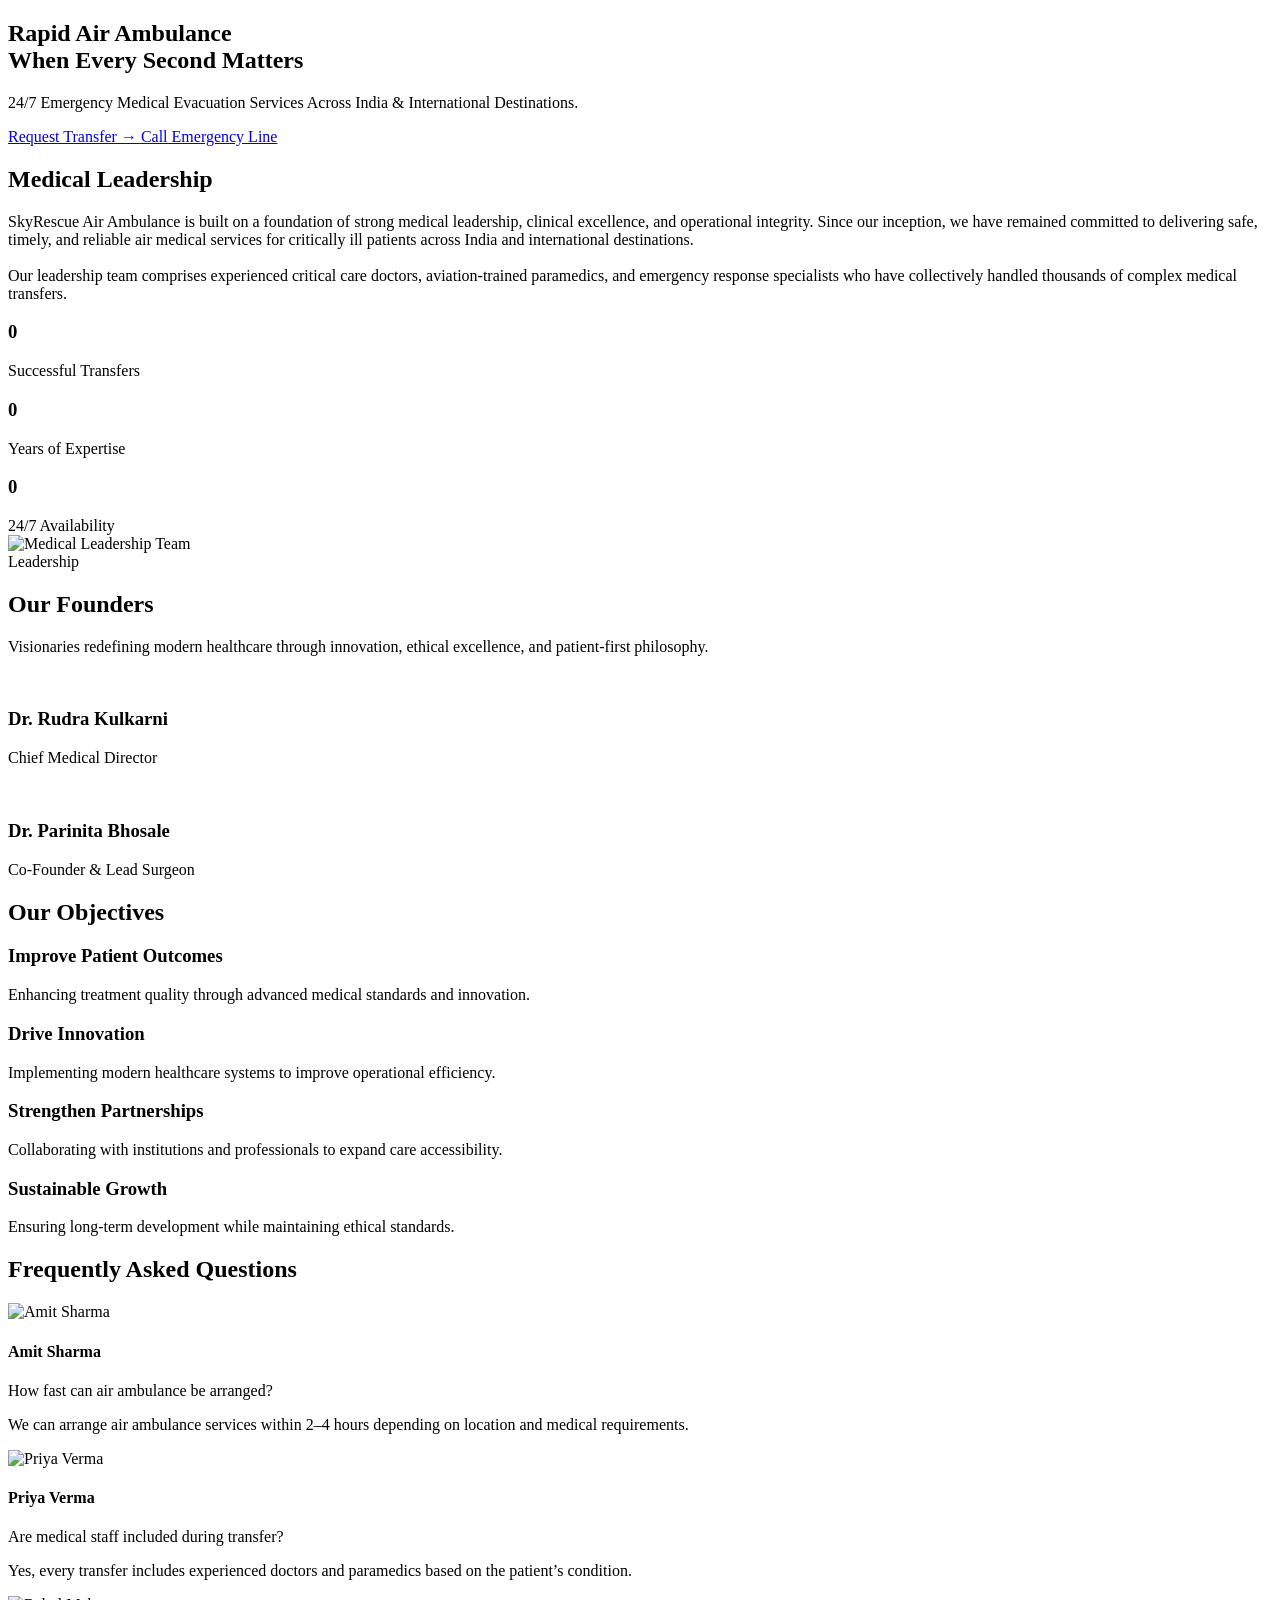
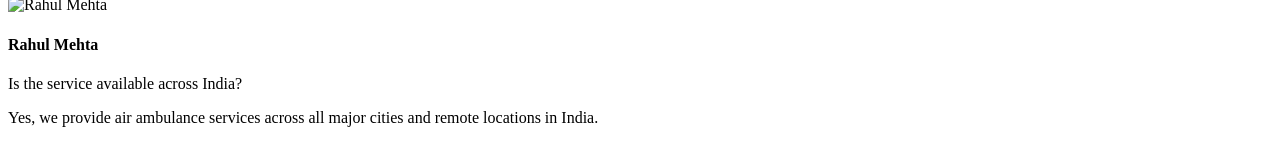
==== index.html @ 8f865b85 "Add files via upload" ====
<!DOCTYPE html>
<html lang="en">
<head>
<meta charset="UTF-8">
<meta name="viewport" content="width=device-width, initial-scale=1.0">
<title>SkyRescue Air Ambulance</title>

<!-- Google Fonts -->
<link href="https://fonts.googleapis.com/css2?family=Outfit:wght@400;600;700&family=Inter:wght@300;400;500&display=swap" rel="stylesheet">
<link href="https://unpkg.com/aos@2.3.4/dist/aos.css" rel="stylesheet">
<link href="https://api.fontshare.com/v2/css?f[]=clash-display@600,700&f[]=general-sans@400,500&display=swap" rel="stylesheet">
<link rel="stylesheet" href="./css/style.css">
</head>

<body>

<div id="navbar"></div>

<section class="hero">

    <!-- Background Slides -->
    <div class="hero-slides">
        <div class="slide active" style="background-image:url('./images/homepage1.jpg');"></div>
        <div class="slide" style="background-image:url('./images/homepage2.jpg');"></div>
        <div class="slide" style="background-image:url('./images/homepage3.jpg');"></div>
        <div class="slide" style="background-image:url('./images/homepage4.jpg');"></div>
    </div>

    <div class="hero-overlay"></div>

    <!-- Content -->
    <div class="hero-content">
        <h1>Rapid Air Ambulance <br> When Every Second Matters</h1>
        <p>24/7 Emergency Medical Evacuation Services Across India & International Destinations.</p>

        <div class="hero-buttons">
            <a href="./book.html" class="hero-btn primary-btn">
               Request Transfer →
            </a>
            <a href="tel:+919607273721" class="hero-btn secondary-btn">Call Emergency Line</a>
        </div>
    </div>

</section>
<section class="medical-leadership">

    <div class="container">

        <!-- LEFT CONTENT -->
        <div class="leadership-content" data-aos="fade-right">

            <h2>Medical Leadership</h2>

           <p>
      SkyRescue Air Ambulance is built on a foundation of strong medical leadership,
      clinical excellence, and operational integrity. Since our inception, we have
      remained committed to delivering safe, timely, and reliable air medical services
      for critically ill patients across India and international destinations.
      <br><br>
      Our leadership team comprises experienced critical care doctors, aviation-trained
      paramedics, and emergency response specialists who have collectively handled
      thousands of complex medical transfers.
    </p>


            <div class="stats">

                <div class="stat-box">
                    <h3 class="counter" data-count="2500">0</h3>
                    <span>Successful Transfers</span>
                </div>

                <div class="stat-box">
                    <h3 class="counter" data-count="18">0</h3>
                    <span>Years of Expertise</span>
                </div>

                <div class="stat-box">
                    <h3 class="counter" data-count="24">0</h3>
                    <span>24/7 Availability</span>
                </div>

            </div>

        </div>

        <!-- RIGHT IMAGE -->
        <div class="leadership-image" data-aos="fade-left">
            <img src="./images/medicalleadership.jpg" alt="Medical Leadership Team">
        </div>

    </div>

</section>

<section class="founders">
  <div class="founders-container">

    <div class="founders-title">
      <span>Leadership</span>
      <h2>Our Founders</h2>
      <p>
        Visionaries redefining modern healthcare through innovation,
        ethical excellence, and patient-first philosophy.
      </p>
    </div>

    <div class="founders-cards">
      <div class="founder-card">
        <img src="./images/person1.jpeg" alt="">
        <div class="info">
          <h3>Dr. Rudra Kulkarni</h3>
          <p>Chief Medical Director</p>
        </div>
      </div>

      <div class="founder-card">
        <img src="./images/person2.png" alt="">
        <div class="info">
          <h3>Dr. Parinita Bhosale</h3>
          <p>Co-Founder & Lead Surgeon</p>
        </div>
      </div>
    </div>

  </div>
</section>

<section class="objectives">
  <div class="container">
    <h2 class="section-title">Our Objectives</h2>

    <div class="objectives-grid">
      <div class="objective-card">
        <h3>Improve Patient Outcomes</h3>
        <p>Enhancing treatment quality through advanced medical standards and innovation.</p>
      </div>

      <div class="objective-card">
        <h3>Drive Innovation</h3>
        <p>Implementing modern healthcare systems to improve operational efficiency.</p>
      </div>

      <div class="objective-card">
        <h3>Strengthen Partnerships</h3>
        <p>Collaborating with institutions and professionals to expand care accessibility.</p>
      </div>

      <div class="objective-card">
        <h3>Sustainable Growth</h3>
        <p>Ensuring long-term development while maintaining ethical standards.</p>
      </div>
    </div>
  </div>
</section>

<section class="faq-section">
  <h2 class="faq-title">Frequently Asked Questions</h2>

  <div class="faq-slider">

    <div class="faq-track">

      <div class="faq-card">
        <img src="./images/faq2.jpg" alt="Amit Sharma">
        <h4>Amit Sharma</h4>
        <p class="question">How fast can air ambulance be arranged?</p>
        <p class="answer">We can arrange air ambulance services within 2–4 hours depending on location and medical requirements.</p>
      </div>

      <div class="faq-card">
        <img src="./images/faq1.jpg" alt="Priya Verma">
        <h4>Priya Verma</h4>
        <p class="question">Are medical staff included during transfer?</p>
        <p class="answer">Yes, every transfer includes experienced doctors and paramedics based on the patient’s condition.</p>
      </div>

      <div class="faq-card">
        <img src="./images/faq3.jpg" alt="Rahul Mehta">
        <h4>Rahul Mehta</h4>
        <p class="question">Is the service available across India?</p>
        <p class="answer">Yes, we provide air ambulance services across all major cities and remote locations in India.</p>
      </div>

    </div>

    <div class="faq-dots"></div>

  </div>
</section>

<div id="site-footer"></div>

<script src="https://code.jquery.com/jquery-3.7.1.min.js"></script>
<!-- Include Loader -->
<script src="./js/include.js"></script>

<!-- Navbar JS -->
<script src="./js/nav.js"></script>
<script src="./js/main.js"></script>
<script src="https://unpkg.com/aos@2.3.4/dist/aos.js"></script>
<script>
AOS.init({
    duration:1000,
    once:true
});
</script>
</body>
</html>
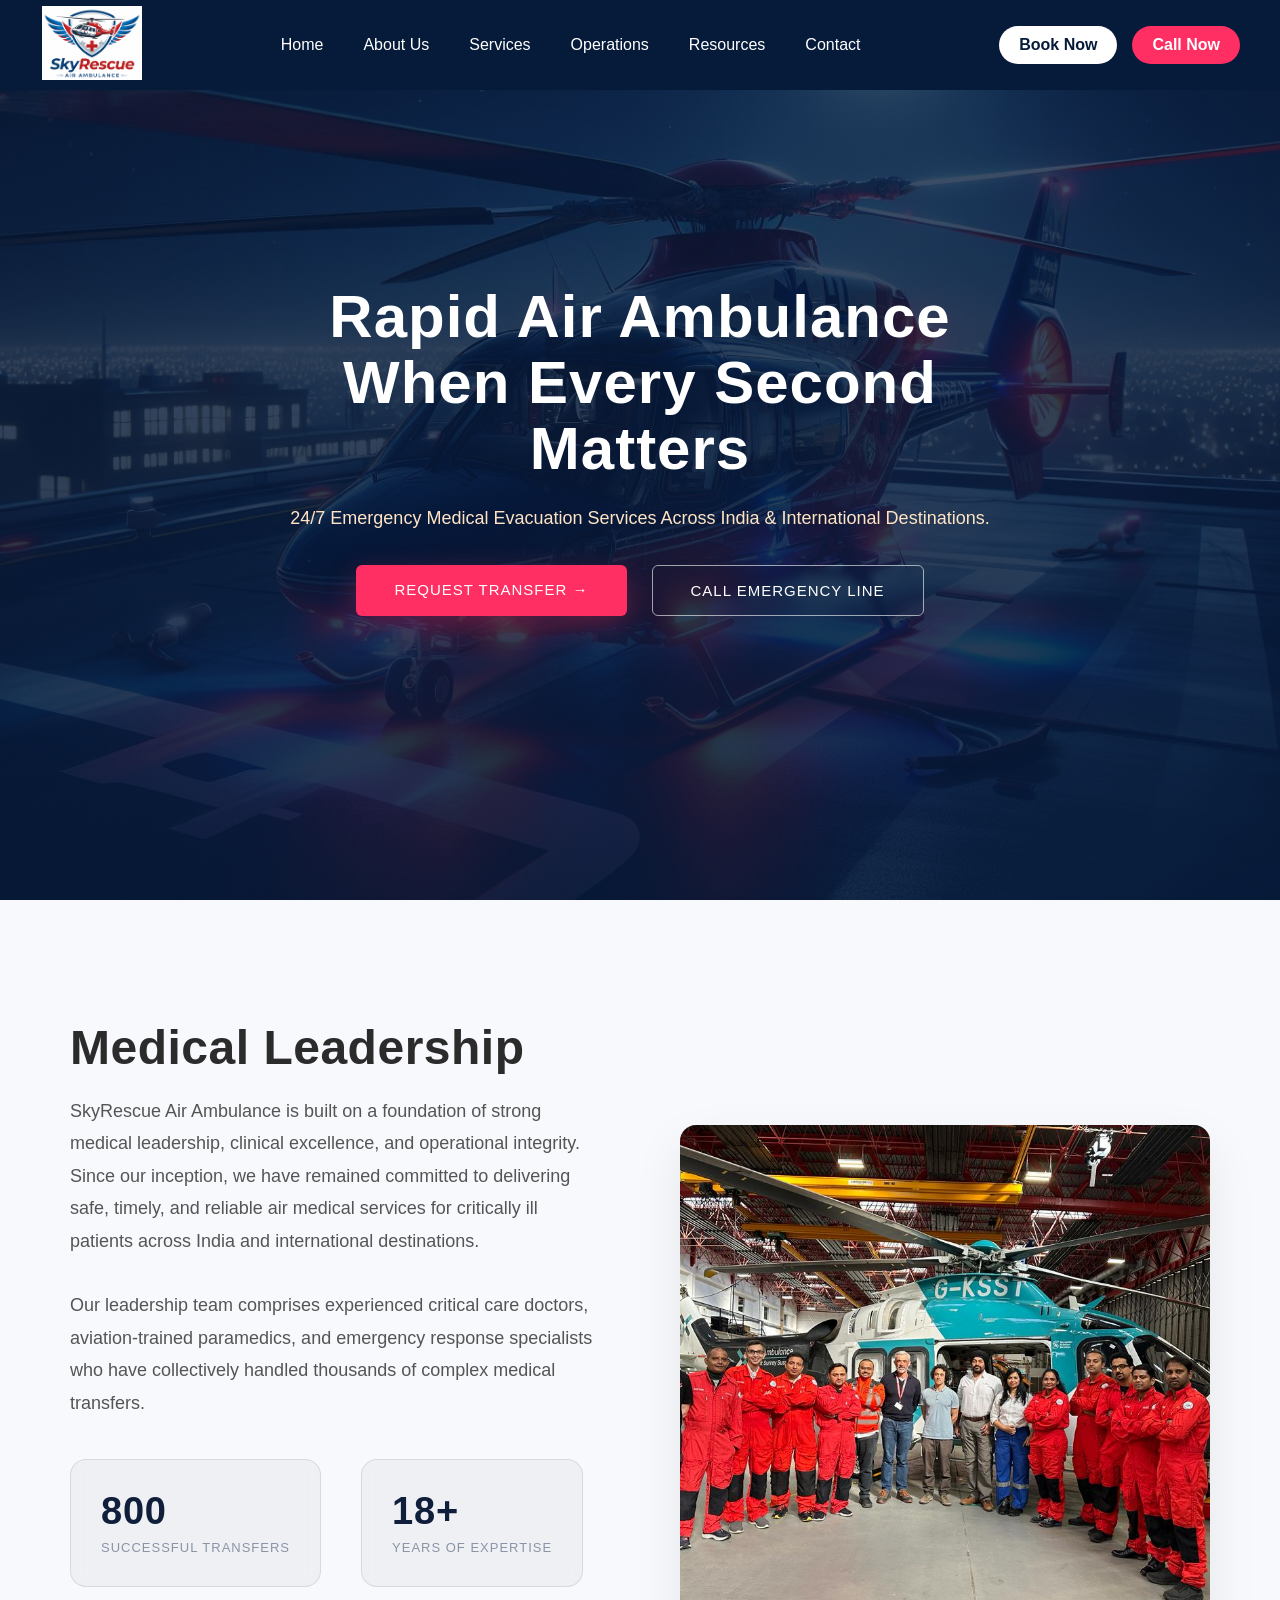
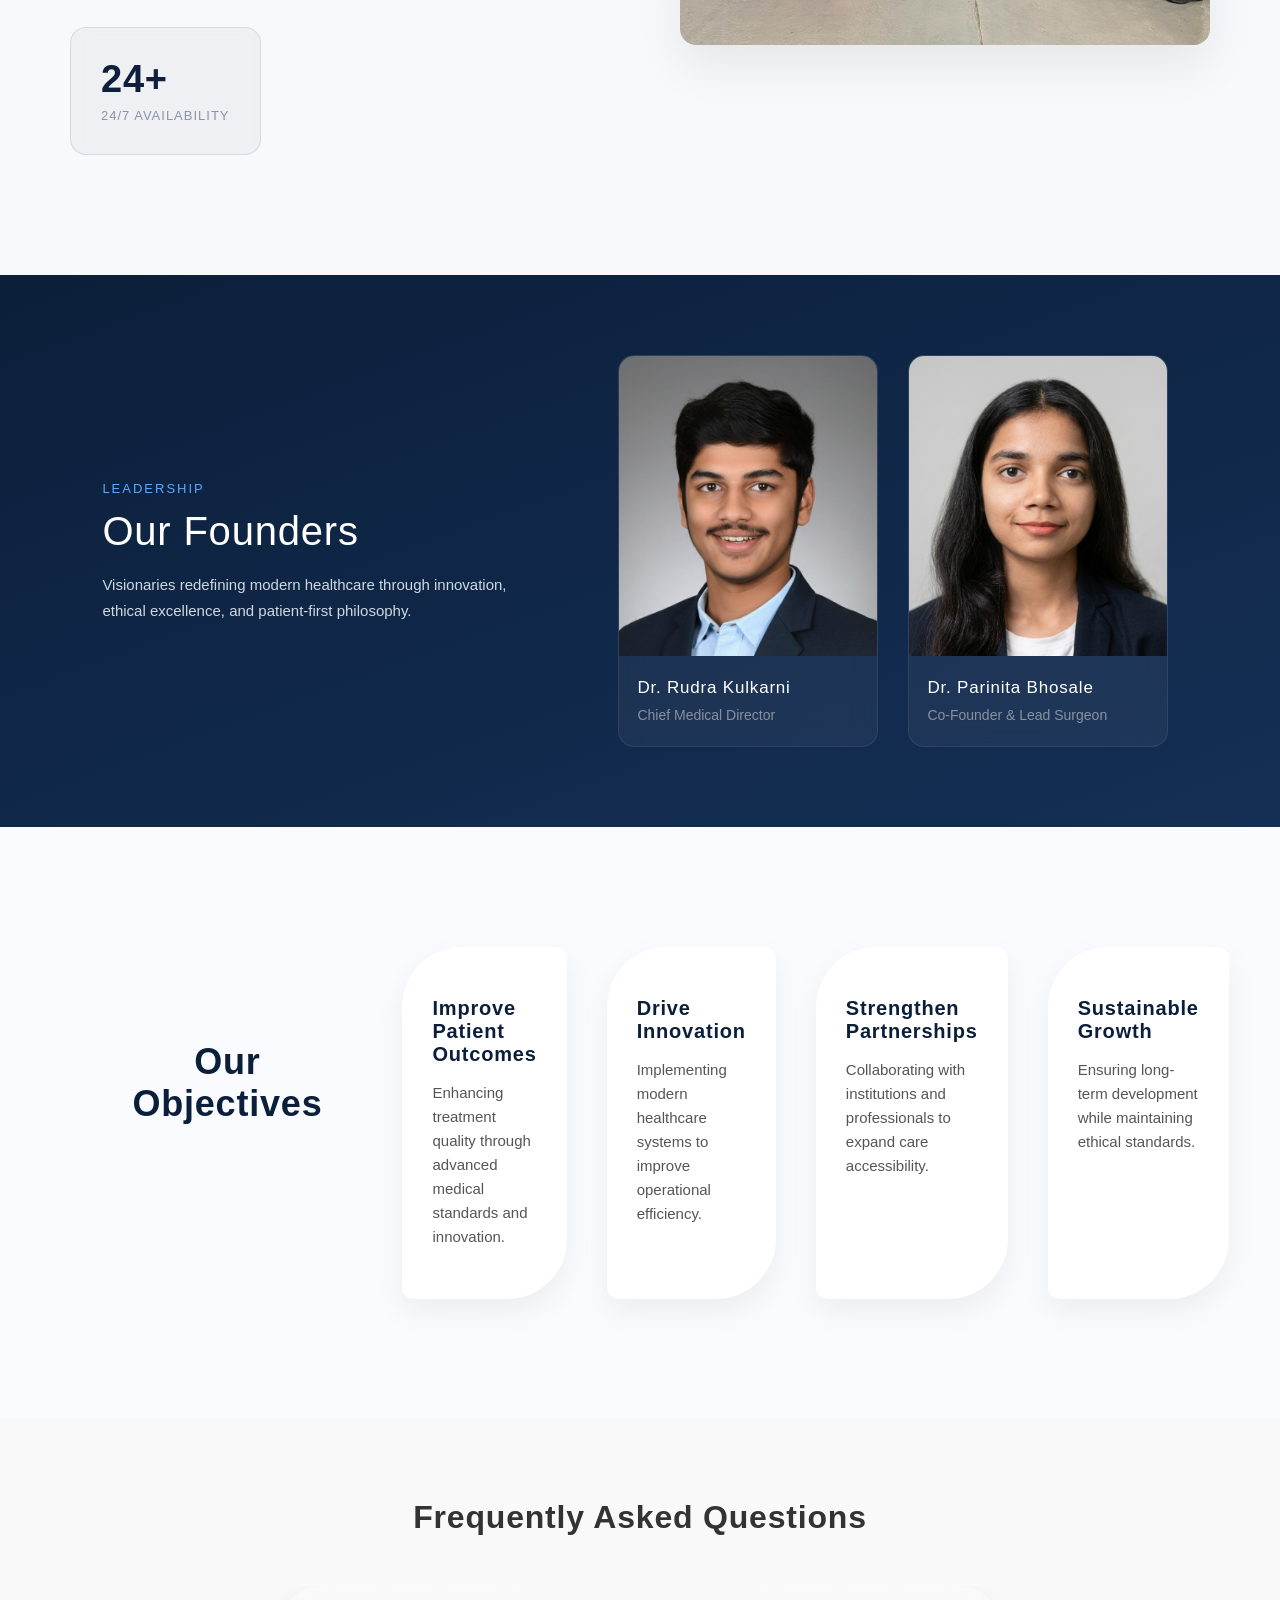
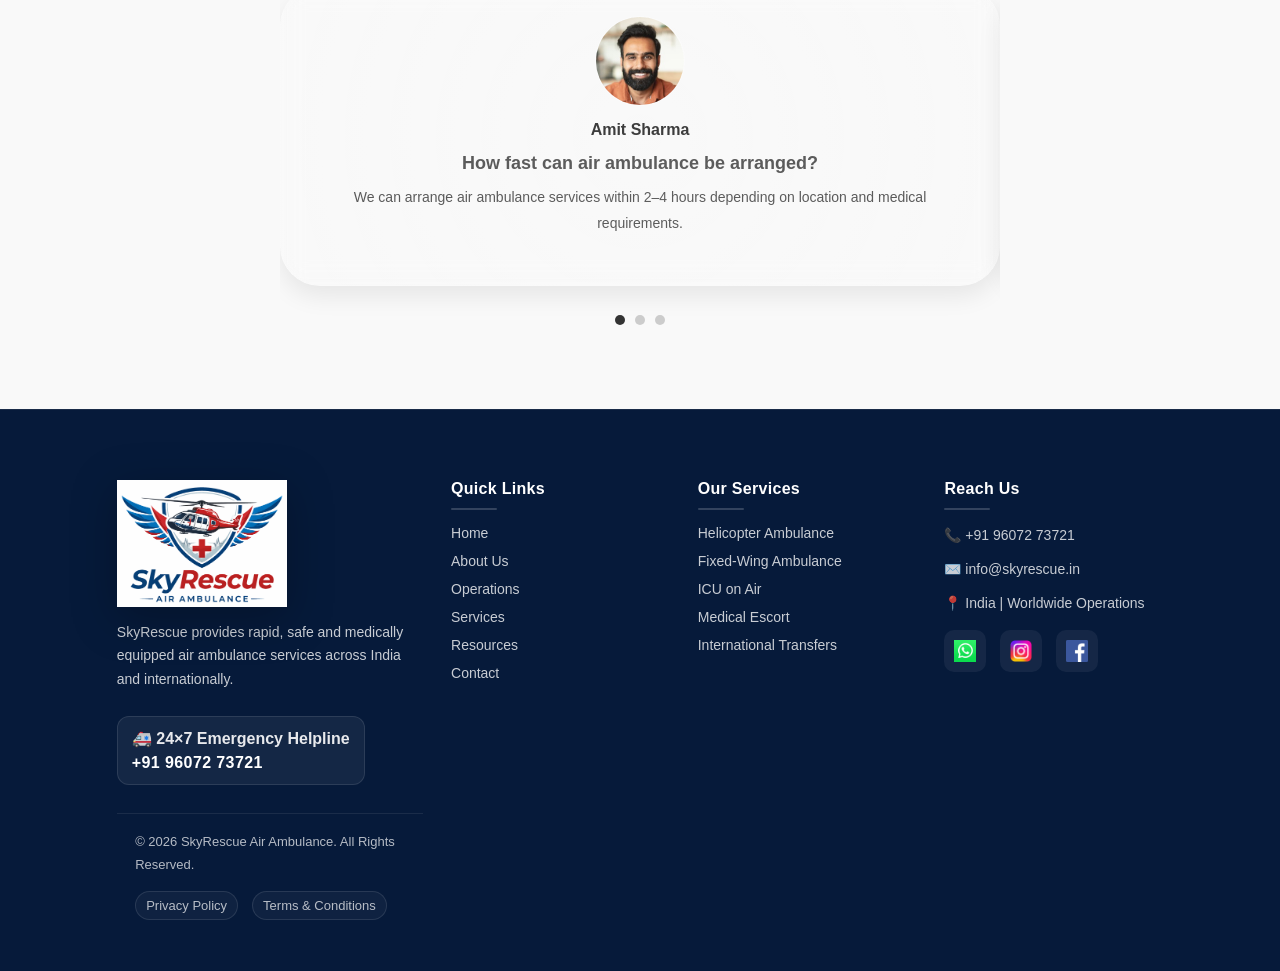
==== commit 338a79a3: "fixed all paths by removing redundant ./ prefix" ====
--- a/index.html
+++ b/index.html
@@ -9,7 +9,7 @@
 <link href="https://fonts.googleapis.com/css2?family=Outfit:wght@400;600;700&family=Inter:wght@300;400;500&display=swap" rel="stylesheet">
 <link href="https://unpkg.com/aos@2.3.4/dist/aos.css" rel="stylesheet">
 <link href="https://api.fontshare.com/v2/css?f[]=clash-display@600,700&f[]=general-sans@400,500&display=swap" rel="stylesheet">
-<link rel="stylesheet" href="./css/style.css">
+<link rel="stylesheet" href="css/style.css">
 </head>
 
 <body>
@@ -20,10 +20,10 @@
 
     <!-- Background Slides -->
     <div class="hero-slides">
-        <div class="slide active" style="background-image:url('./images/homepage1.jpg');"></div>
-        <div class="slide" style="background-image:url('./images/homepage2.jpg');"></div>
-        <div class="slide" style="background-image:url('./images/homepage3.jpg');"></div>
-        <div class="slide" style="background-image:url('./images/homepage4.jpg');"></div>
+        <div class="slide active" style="background-image:url('images/homepage1.jpg');"></div>
+        <div class="slide" style="background-image:url('images/homepage2.jpg');"></div>
+        <div class="slide" style="background-image:url('images/homepage3.jpg');"></div>
+        <div class="slide" style="background-image:url('images/homepage4.jpg');"></div>
     </div>
 
     <div class="hero-overlay"></div>
@@ -34,7 +34,7 @@
         <p>24/7 Emergency Medical Evacuation Services Across India & International Destinations.</p>
 
         <div class="hero-buttons">
-            <a href="./book.html" class="hero-btn primary-btn">
+            <a href="book.html" class="hero-btn primary-btn">
                Request Transfer →
             </a>
             <a href="tel:+919607273721" class="hero-btn secondary-btn">Call Emergency Line</a>
@@ -86,7 +86,7 @@
 
         <!-- RIGHT IMAGE -->
         <div class="leadership-image" data-aos="fade-left">
-            <img src="./images/medicalleadership.jpg" alt="Medical Leadership Team">
+            <img src="images/medicalleadership.jpg" alt="Medical Leadership Team">
         </div>
 
     </div>
@@ -107,7 +107,7 @@
 
     <div class="founders-cards">
       <div class="founder-card">
-        <img src="./images/person1.jpeg" alt="">
+        <img src="images/person1.jpeg" alt="">
         <div class="info">
           <h3>Dr. Rudra Kulkarni</h3>
           <p>Chief Medical Director</p>
@@ -115,7 +115,7 @@
       </div>
 
       <div class="founder-card">
-        <img src="./images/person2.png" alt="">
+        <img src="images/person2.png" alt="">
         <div class="info">
           <h3>Dr. Parinita Bhosale</h3>
           <p>Co-Founder & Lead Surgeon</p>
@@ -162,21 +162,21 @@
     <div class="faq-track">
 
       <div class="faq-card">
-        <img src="./images/faq2.jpg" alt="Amit Sharma">
+        <img src="images/faq2.jpg" alt="Amit Sharma">
         <h4>Amit Sharma</h4>
         <p class="question">How fast can air ambulance be arranged?</p>
         <p class="answer">We can arrange air ambulance services within 2–4 hours depending on location and medical requirements.</p>
       </div>
 
       <div class="faq-card">
-        <img src="./images/faq1.jpg" alt="Priya Verma">
+        <img src="images/faq1.jpg" alt="Priya Verma">
         <h4>Priya Verma</h4>
         <p class="question">Are medical staff included during transfer?</p>
         <p class="answer">Yes, every transfer includes experienced doctors and paramedics based on the patient’s condition.</p>
       </div>
 
       <div class="faq-card">
-        <img src="./images/faq3.jpg" alt="Rahul Mehta">
+        <img src="images/faq3.jpg" alt="Rahul Mehta">
         <h4>Rahul Mehta</h4>
         <p class="question">Is the service available across India?</p>
         <p class="answer">Yes, we provide air ambulance services across all major cities and remote locations in India.</p>
@@ -193,11 +193,11 @@
 
 <script src="https://code.jquery.com/jquery-3.7.1.min.js"></script>
 <!-- Include Loader -->
-<script src="./js/include.js"></script>
+<script src="js/include.js"></script>
 
 <!-- Navbar JS -->
-<script src="./js/nav.js"></script>
-<script src="./js/main.js"></script>
+<script src="js/nav.js"></script>
+<script src="js/main.js"></script>
 <script src="https://unpkg.com/aos@2.3.4/dist/aos.js"></script>
 <script>
 AOS.init({
--- a/css/style.css
+++ b/css/style.css
@@ -0,0 +1,2151 @@
+/* RESET */
+*{
+    margin:0;
+    padding:0;
+    box-sizing:border-box;
+}
+
+html {
+  scroll-behavior: smooth;
+}
+
+/* Hide scrollbar but keep scrolling */
+html, body {
+  scrollbar-width: none;        /* Firefox */
+  -ms-overflow-style: none;     /* IE/Edge */
+}
+
+html::-webkit-scrollbar,
+body::-webkit-scrollbar {
+  display: none;                /* Chrome/Safari */
+}
+
+body{
+    font-family: 'General Sans', sans-serif;
+    font-weight:400;
+    color:#2b2b2b;
+}
+
+h1, h2, h3{
+    font-family:'Clash Display', sans-serif;
+    font-weight:700;
+    letter-spacing:0.8px;
+}
+
+h1{
+    font-size: clamp(42px, 6vw, 70px);
+    line-height:1.1;
+}
+
+h2{
+    font-size: clamp(32px, 4vw, 48px);
+}
+
+p{
+    font-size:18px;
+    line-height:1.8;
+    color:#555;
+}
+
+.navbar{
+    position:fixed;
+    top:0;
+    left:0;
+    width:100%;
+    height:90px;
+    background:#061a3a;
+    display:flex;
+    align-items:center;
+    z-index:9999;
+}
+
+.nav-container{
+    width:100%;
+    max-width:1300px;
+    margin:auto;
+    display:flex;
+    justify-content:space-between;
+    align-items:center;
+    padding:0 40px;
+}
+
+.logo img{
+    width:100px;
+    height:auto;
+    margin-left:2px;
+}
+
+
+.nav-menu ul{
+    list-style:none;
+    display:flex;
+    gap:40px;
+}
+
+.nav-menu a{
+    color:white;
+    text-decoration:none;
+    position: relative;
+}
+
+.nav-actions{
+    display:flex;
+    gap:15px;
+}
+/* Fancy Hover Effect */
+.nav-menu a::before{
+    content:"";
+    position:absolute;
+    left:0;
+    bottom:-6px;
+    width:100%;
+    height:2px;
+    background:linear-gradient(90deg,#ff2e63,#ffffff);
+    transform:scaleX(0);
+    transform-origin:left;
+    transition:transform 0.4s cubic-bezier(.77,0,.18,1);
+}
+
+.nav-menu a:hover::before{
+    transform:scaleX(1);
+}
+
+/* Slight lift + glow */
+.nav-menu a:hover{
+    color:#ff2e63;
+    text-shadow:0 0 8px rgba(255,46,99,0.6);
+}
+
+.btn{
+    padding:10px 20px;
+    border-radius:50px;
+    text-decoration:none;
+    font-weight:500;
+    transition:0.4s ease;
+}
+
+.book-btn{
+    background:white;
+    color:#061a3a;
+    font-weight:600;
+}
+
+.book-btn:hover{
+    background:#ff2e63;
+    color:white;
+    transform:translateY(-3px);
+    box-shadow:0 10px 20px rgba(255,46,99,0.4);
+}
+
+.call-btn{
+    background:#ff2e63;
+    color:white;
+    font-weight:600;
+}
+
+.call-btn:hover{
+    background:white;
+    color:#061a3a;
+    transform:translateY(-3px);
+}
+
+/* HAMBURGER */
+.hamburger{
+    display:none;
+    flex-direction:column;
+    gap:6px;
+    cursor:pointer;
+}
+
+.hamburger span{
+    width:25px;
+    height:3px;
+    background:#edeff3;
+}
+
+@media(max-width:992px){
+
+.nav-menu{
+    position:fixed;
+    top:90px;
+    left:-100%;
+    width:100%;
+    height:calc(100vh - 90px);
+    background:#061a3a;
+    display:flex;
+    justify-content:center;
+    align-items:center;
+    transition:0.4s ease;
+}
+
+.nav-menu ul{
+    flex-direction:column;
+    gap:30px;
+}
+
+.nav-menu.active{
+    left:0;
+}
+
+.nav-actions{
+    display:none;
+}
+
+.hamburger{
+    display:flex;
+}
+
+.logo{
+    flex:unset;
+}
+}
+
+body {
+  overflow-x: hidden;
+}
+
+.hero{
+    position:relative;
+    height:100vh;
+    overflow:hidden;
+    display:flex;
+    align-items:center;
+    justify-content:center;
+    text-align:center;
+}
+
+/* SLIDES */
+.hero-slides{
+    position:absolute;
+    inset:0;
+}
+
+.slide{
+    position:absolute;
+    inset:0;
+    background-size:cover;
+    background-position:center;
+    opacity:0;
+    transform:scale(1);
+    transition:opacity 1.5s ease-in-out, transform 8s ease-in-out;
+}
+
+/* Active slide */
+.slide.active{
+    opacity:1;
+    transform:scale(1.1); /* Cinematic zoom */
+}
+
+/* Overlay */
+.hero-overlay{
+    position:absolute;
+    inset:0;
+    background:linear-gradient(
+        180deg,
+        rgba(6,26,58,0.75),
+        rgba(6,26,58,0.9)
+    );
+}
+
+/* Content */
+.hero-content{
+    position:relative;
+    z-index:2;
+    color:white;
+    max-width:800px;
+    padding:0 20px;
+}
+
+.hero h1{
+    font-family:'Outfit', sans-serif;
+    font-size:60px;
+    margin-bottom:20px;
+}
+
+.hero p{
+    font-size:18px;
+    margin-bottom:30px;
+    color:darkgoldenrod;
+}
+
+.hero h1{
+    letter-spacing:1px;
+}
+
+.hero-buttons{
+    display:flex;
+    gap:25px;
+    justify-content:center;
+    flex-wrap:wrap;
+}
+
+/* Base Button */
+.hero-btn{
+    position:relative;
+    padding:16px 38px;
+    font-family:'General Sans', sans-serif;
+    font-weight:500;
+    font-size:15px;
+    letter-spacing:1px;
+    text-transform:uppercase;
+    text-decoration:none;
+    border-radius:6px;
+    overflow:hidden;
+    transition:all 0.4s cubic-bezier(.77,0,.18,1);
+}
+
+.primary-btn{
+    background:#ff2e63;
+    color:white;
+    box-shadow:0 10px 30px rgba(255,46,99,0.3);
+}
+
+.primary-btn::before{
+    content:"";
+    position:absolute;
+    top:0;
+    left:-100%;
+    width:100%;
+    height:100%;
+    background:linear-gradient(
+        120deg,
+        transparent,
+        rgba(255,255,255,0.4),
+        transparent
+    );
+    transition:0.6s;
+}
+
+.primary-btn:hover::before{
+    left:100%;
+}
+
+.primary-btn:hover{
+    transform:translateY(-6px);
+    box-shadow:0 15px 40px rgba(255,46,99,0.5);
+}
+
+.secondary-btn{
+    background:transparent;
+    color:white;
+    border:1.5px solid rgba(255,255,255,0.6);
+    backdrop-filter:blur(5px);
+}
+
+.secondary-btn:hover{
+    background:white;
+    color:#061a3a;
+    transform:translateY(-6px);
+    box-shadow:0 15px 40px rgba(0,0,0,0.2);
+}
+
+.medical-leadership{
+    padding:120px 0;
+    background:#f8f9fc;
+}
+
+.container{
+    max-width:1200px;
+    margin:auto;
+    padding:0 30px;
+    display:flex;
+    align-items:center;
+    gap:60px;
+}
+
+/* LEFT */
+.leadership-content{
+    flex:1;
+}
+
+.leadership-content h2{
+    font-weight:600;   /* was 700 */
+    letter-spacing:0.5px;
+    margin-bottom:20px;
+}
+
+.leadership-content p{
+    margin-bottom:40px;
+    color:#555;
+}
+
+/* STATS */
+.stats{
+    display:flex;
+    gap:40px;
+    flex-wrap:wrap;
+}
+
+.stat-box h3{
+    font-size:38px;
+    font-weight:600;   /* was too bold */
+    color:#0f1e3a;
+    margin-bottom:5px;
+}
+
+.stat-box span{
+    font-size:13px;
+    letter-spacing:1px;
+    text-transform:uppercase;
+    color:#8a94a6;
+}
+
+.stat-box{
+    padding:30px;
+    background:rgba(6,26,58,0.04);
+    border:1px solid rgba(6,26,58,0.1);
+    border-radius:16px;
+    backdrop-filter:blur(8px);
+    transition:0.4s ease;
+}
+
+.stat-box:hover{
+    background:rgba(6,26,58,0.08);
+}
+
+.medical-leadership{
+    padding:120px 0;
+    background:#f8f9fc;
+}
+
+.container{
+    max-width:1200px;
+    margin:auto;
+    padding:0 30px;
+    display:flex;
+    align-items:center;
+    gap:80px;
+}
+
+/* LEFT */
+.leadership-content{
+    flex:1;
+}
+
+/* RIGHT IMAGE */
+.leadership-image{
+    flex:1;
+}
+
+.leadership-image img{
+    width:100%;
+    height:520px;
+    object-fit:cover;
+    border-radius:16px;
+    box-shadow:0 20px 50px rgba(0,0,0,0.08);
+    transition:0.5s ease;
+}
+
+.leadership-image img:hover{
+    transform:scale(1.03);
+}
+
+@media(max-width:992px){
+
+.container{
+    flex-direction:column;
+    gap:50px;
+}
+
+.leadership-image img{
+    height:auto;
+}
+
+}
+
+.founders {
+    background: linear-gradient(160deg, #0b1f3a 0%, #142f55 100%);
+    padding: 80px 8%;
+    color: white;
+}
+
+.founders-container {
+    display: grid;
+    grid-template-columns: 1fr 1.2fr;
+    align-items: center;
+    gap: 50px;
+}
+
+/* LEFT CONTENT */
+
+.founders-title {
+    max-width: 420px;
+}
+
+.founders-title span {
+    font-size: 13px;
+    letter-spacing: 2px;
+    text-transform: uppercase;
+    color: #5fa8ff;
+}
+
+.founders-title h2 {
+    font-size: 40px;
+    font-weight: 500;
+    margin: 12px 0 18px;
+}
+
+.founders-title p {
+    font-size: 15px;
+    line-height: 1.7;
+    opacity: 0.85;
+    color: aliceblue;
+}
+
+/* RIGHT SIDE */
+
+.founders-cards {
+    display: flex;
+    justify-content: flex-start; /* Important change */
+    gap: 30px;
+}
+
+/* CARD */
+
+.founder-card {
+    background: rgba(255,255,255,0.05);
+    backdrop-filter: blur(12px);
+    border-radius: 16px;
+    overflow: hidden;
+    width: 260px;
+    transition: 0.4s ease;
+    border: 1px solid rgba(255,255,255,0.08);
+}
+
+.founder-card:hover {
+    transform: translateY(-8px);
+    background: rgba(255,255,255,0.08);
+}
+
+.founder-card img {
+    width: 100%;
+    height: 300px;
+    object-fit: cover;
+}
+
+.founder-card .info {
+    padding: 18px;
+}
+
+.founder-card h3 {
+    font-size: 17px;
+    font-weight: 500;
+    margin-bottom: 5px;
+}
+
+.founder-card p {
+    font-size: 14px;
+    opacity: 0.7;
+    color: #b7b9bd;
+}
+
+@media (max-width: 992px) {
+
+    .founders-container {
+        grid-template-columns: 1fr;
+        text-align: center;
+    }
+
+    .founders-title {
+        margin: 0 auto;
+    }
+
+    .founders-cards {
+        justify-content: center;
+        margin-top: 40px;
+        flex-wrap: wrap;
+    }
+}
+
+@media (max-width: 600px) {
+
+    .founder-card {
+        width: 100%;
+        max-width: 320px;
+    }
+
+}
+
+/* Section */
+
+.objectives {
+  padding: 120px 8%;
+  background: #f9fbff;
+}
+
+.section-title {
+  text-align: center;
+  font-size: 36px;
+  margin-bottom: 80px;
+  color: #0b1f3a;
+}
+
+/* Grid */
+
+.objectives-grid {
+  display: grid;
+  grid-template-columns: repeat(4, 1fr);
+  gap: 40px;
+}
+
+/* Custom Shape Card */
+.objective-card {
+  padding: 50px 30px;
+  background: white;
+
+  /* Asymmetrical Shape */
+  border-top-left-radius: 60px;
+  border-bottom-right-radius: 60px;
+  border-top-right-radius: 12px;
+  border-bottom-left-radius: 12px;
+
+  box-shadow: 0 12px 30px rgba(0,0,0,0.06);
+
+  transition: 
+    transform 0.4s cubic-bezier(.21,.6,.35,1),
+    box-shadow 0.4s ease;
+
+  opacity: 0;
+  transform: translateY(40px);
+}
+
+/* Hover Effect */
+
+.objective-card:hover {
+  transform: translateY(-14px) scale(1.02);
+  box-shadow: 
+    0 30px 60px rgba(0,0,0,0.12),
+    0 10px 25px rgba(0,0,0,0.08);
+}
+
+/* Text */
+
+.objective-card h3 {
+  margin-bottom: 15px;
+  font-size: 20px;
+  color: #0b1f3a;
+}
+
+.objective-card p {
+  font-size: 15px;
+  color: #555;
+  line-height: 1.6;
+}
+
+/* Reveal animation when active */
+
+.objective-card.show {
+  opacity: 1;
+  transform: translateY(0);
+}
+
+@media (max-width: 992px) {
+  .objectives-grid {
+    grid-template-columns: repeat(2, 1fr);
+  }
+}
+
+@media (max-width: 600px) {
+  .objectives-grid {
+    grid-template-columns: 1fr;
+  }
+}
+
+html, body {
+  overflow-x: hidden;
+}
+
+.faq-section {
+  padding: 80px 20px;
+  background: #f9f9f9;
+  text-align: center;
+  overflow: hidden;
+  position: relative;
+}
+
+.faq-title {
+  font-size: 32px;
+  color: #333;
+  margin-bottom: 50px;
+}
+
+.faq-slider {
+  max-width: 720px;
+  margin: auto;
+  position: relative;
+  overflow: hidden;
+}
+
+.faq-track {
+  display: flex;
+  transition: transform 1.2s ease-in-out;
+}
+
+.faq-card {
+  flex: 0 0 100%;
+  padding: 30px;
+  border-radius: 40px;
+  color: #333;
+  display: flex;
+  flex-direction: column;
+  align-items: center;
+  min-height: 300px;
+
+  /* subtle glass effect only */
+  background: rgba(255, 255, 255, 0.08);
+  backdrop-filter: blur(12px);
+  box-shadow: 0 10px 25px rgba(0,0,0,0.08), inset 0 0 5px rgba(255,255,255,0.15);
+
+  position: relative;
+  overflow: hidden;
+}
+
+/* subtle sparkle overlay */
+.faq-card::before {
+  content: "";
+  position: absolute;
+  top: -50%;
+  left: -50%;
+  width: 200%;
+  height: 200%;
+  background: radial-gradient(circle, rgba(255,255,255,0.05) 0%, transparent 70%);
+  animation: sparkle 4s linear infinite;
+}
+
+@keyframes sparkle {
+  0% { transform: translateX(-50%) translateY(-50%) rotate(0deg);}
+  100% { transform: translateX(50%) translateY(50%) rotate(360deg);}
+}
+
+.faq-card img {
+  width: 90px;
+  height: 90px;
+  border-radius: 50%;
+  object-fit: cover;
+  margin-bottom: 15px;
+  border: 1px solid rgba(255,255,255,0.3);
+}
+
+.faq-card h4 {
+  margin-bottom: 8px;
+}
+
+.question {
+  font-weight: 600;
+  margin-bottom: 6px;
+}
+
+.answer {
+  font-size: 14px;
+  color: #555;
+}
+
+/* dots */
+.faq-dots {
+  margin-top: 25px;
+}
+
+.faq-dots span {
+  height: 10px;
+  width: 10px;
+  background: #ccc;
+  display: inline-block;
+  margin: 0 5px;
+  border-radius: 50%;
+  cursor: pointer;
+  transition: 0.3s;
+}
+
+.faq-dots span.active {
+  background: #333;
+}
+
+/* =========================
+   SKYRESCUE FOOTER (SHARED)
+   ========================= */
+
+.footer{
+  background:#061a3a;
+  color: rgba(255,255,255,0.86);
+  border-top: 1px solid rgba(255,255,255,0.08);
+}
+
+.footer-container{
+  max-width: 1200px;
+  margin: 0 auto;
+  padding: 70px 6% 35px;
+  display: grid;
+  grid-template-columns: 1.4fr 1fr 1fr 1fr;
+  gap: 28px;
+}
+
+.footer-col h4{
+  color: #ffffff;
+  font-size: 16px;
+  font-weight: 700;
+  letter-spacing: 0.3px;
+  margin-bottom: 14px;
+  position: relative;
+}
+
+.footer-col h4::after{
+  content: "";
+  display: block;
+  width: 46px;
+  height: 2px;
+  margin-top: 10px;
+  background: rgba(255,255,255,0.18);
+  border-radius: 4px;
+}
+
+.footer-logo{
+  width: 170px;
+  height: auto;
+  display: block;
+  margin-bottom: 14px;
+  filter: drop-shadow(0 10px 22px rgba(0,0,0,0.25));
+}
+
+.footer-col p{
+  margin: 0 0 10px;
+  line-height: 1.7;
+  font-size: 14px;
+  color: rgba(255,255,255,0.78);
+}
+
+.footer-col ul{
+  list-style: none;
+  padding: 0;
+  margin: 0;
+}
+
+.footer-col ul li{
+  margin: 10px 0;
+}
+
+.footer-col a{
+  color: rgba(255,255,255,0.78);
+  text-decoration: none;
+  font-size: 14px;
+  transition: 0.2s ease;
+}
+
+.footer-col a:hover{
+  color: #ffffff;
+  transform: translateX(2px);
+}
+
+.footer-emergency{
+  margin-top: 14px;
+  padding: 12px 14px;
+  border-radius: 12px;
+  background: rgba(255,255,255,0.06);
+  border: 1px solid rgba(255,255,255,0.10);
+  display: inline-flex;
+  flex-direction: column;
+  gap: 6px;
+  font-weight: 600;
+  color: rgba(255,255,255,0.9);
+}
+
+.footer-emergency span{
+  font-size: 16px;
+  font-weight: 800;
+  letter-spacing: 0.4px;
+  color: #ffffff;
+}
+
+.footer-bottom{
+  border-top: 1px solid rgba(255,255,255,0.08);
+  padding: 16px 6%;
+  display: flex;
+  align-items: center;
+  justify-content: space-between;
+  gap: 14px;
+  flex-wrap: wrap;
+  max-width: 1200px;
+  margin: 0 auto;
+}
+
+.footer-bottom p{
+  margin: 0;
+  font-size: 13px;
+  color: rgba(255,255,255,0.70);
+}
+
+.footer-links{
+  display: flex;
+  gap: 14px;
+  flex-wrap: wrap;
+}
+
+.footer-links a{
+  font-size: 13px;
+  color: rgba(255,255,255,0.70);
+  text-decoration: none;
+  padding: 6px 10px;
+  border-radius: 999px;
+  border: 1px solid rgba(255,255,255,0.10);
+  background: rgba(255,255,255,0.04);
+  transition: 0.2s ease;
+}
+
+.footer-links a:hover{
+  color: #ffffff;
+  border-color: rgba(255,255,255,0.18);
+  background: rgba(255,255,255,0.07);
+}
+
+/* Responsive */
+@media (max-width: 980px){
+  .footer-container{
+    grid-template-columns: 1fr 1fr;
+    padding: 60px 6% 28px;
+  }
+}
+
+@media (max-width: 520px){
+  .footer-container{
+    grid-template-columns: 1fr;
+    gap: 22px;
+    padding: 52px 6% 24px;
+  }
+  .footer-logo{ width: 155px; }
+}
+
+/* Footer Social Icons */
+
+.footer-social{
+  display:flex;
+  gap:14px;
+  margin-top:15px;
+}
+
+.footer-social .social{
+  width:42px;
+  height:42px;
+  display:flex;
+  align-items:center;
+  justify-content:center;
+  border-radius:10px;
+  background:rgba(255,255,255,0.06);
+  transition:0.3s;
+}
+
+.footer-social .social img{
+  width:22px;
+  height:22px;
+  object-fit:contain;
+}
+
+.footer-social .social:hover{
+  transform:translateY(-3px);
+  background:rgba(255,255,255,0.12);
+}
+
+/* Brand Colors */
+
+.social.whatsapp:hover{
+  background:#25D366;
+}
+
+.social.instagram:hover{
+  background:#E4405F;
+}
+
+.social.facebook:hover{
+  background:#1877F2;
+}
+
+/* ABOUT HERO SLIDER (FIXED) */
+.about-hero-slider{
+  width: 100%;
+  height: 450px;          /* force height so it never collapses */
+  position: relative;
+  overflow: hidden;
+  background: #061a3a;    /* fallback (so it won't look white) */
+}
+
+.about-slider{
+  position: absolute;
+  inset: 0;
+}
+
+.about-slide{
+  position: absolute;
+  inset: 0;
+  background-size: cover;
+  background-position: center;
+  opacity: 0;
+  transition: opacity 1.2s ease-in-out;
+  z-index: 1;            /* behind overlay */
+}
+
+.about-slide.active{
+  opacity: 1;
+}
+
+/* overlay must be above slides */
+.about-hero-slider .hero-overlay{
+  position: absolute;
+  inset: 0;
+  background: rgba(6,26,58,0.5);
+  display: flex;
+  align-items: center;
+  justify-content: center;
+  text-align: center;
+  padding: 0 20px;
+  z-index: 2;            /* above slides */
+}
+
+.hero-content p{
+  color: bisque;
+}
+/* WHO WE ARE */
+.who-we-are{
+  padding: 90px 8%;
+  background: #f7f9fc;
+}
+
+.wwa-wrap{
+  max-width: 1300px;
+  margin: 0 auto;
+  display: grid;
+  grid-template-columns: 1.1fr 0.9fr;
+  gap: 60px;
+  align-items: center;
+}
+
+.wwa-title{
+  font-size: 38px;
+  font-weight: 600;
+  color: #061a3a;
+  margin: 0 0 14px;
+}
+
+.wwa-lead{
+  font-size: 16px;
+  line-height: 1.7;
+  color: #334155;
+  margin: 0 0 22px;
+  max-width: 560px;
+}
+
+.wwa-points{
+  list-style: none;
+  padding: 0;
+  margin: 0 0 26px;
+  display: grid;
+  gap: 14px;
+}
+
+.wwa-points li{
+  display: flex;
+  gap: 12px;
+  align-items: flex-start;
+  color: #1f2937;
+  line-height: 1.6;
+}
+
+.wwa-points .dot{
+  width: 10px;
+  height: 10px;
+  border-radius: 50%;
+  background: #2f80ff;
+  margin-top: 7px;
+  flex: 0 0 10px;
+  box-shadow: 0 0 0 6px rgba(47,128,255,0.10);
+}
+
+/* stats */
+.wwa-stats{
+  display: flex;
+  gap: 16px;
+  margin: 0 0 22px;
+  flex-wrap: wrap;
+}
+
+.wwa-stat{
+  padding: 18px 18px;                 /* bigger box */
+  border-radius: 18px;
+  background: rgba(255,255,255,0.70);
+  backdrop-filter: blur(12px);
+  box-shadow: 0 16px 40px rgba(0,0,0,0.10);  /* stronger shadow */
+  border: 1px solid rgba(6,26,58,0.06);
+  min-width: 190px;                   /* wider so it looks premium */
+}
+
+.wwa-stat-num{
+  font-size: 34px;                    /* BIG */
+  line-height: 1;
+  font-weight: 800;
+  color: #061a3a;
+  letter-spacing: -0.4px;
+}
+
+.wwa-stat-label{
+  font-size: 14px;                    /* slightly bigger */
+  font-weight: 700;
+  color: #475569;
+  margin-top: 8px;
+}
+
+/* Read more */
+.wwa-more-btn{
+  appearance: none;
+  border: 0;
+  background: transparent;
+  color: #061a3a;
+  font-weight: 600;
+  cursor: pointer;
+  padding: 0;
+  position: relative;
+}
+
+.wwa-more-btn::after{
+  content: "";
+  position: absolute;
+  left: 0;
+  bottom: -6px;
+  height: 2px;
+  width: 100%;
+  background: rgba(47,128,255,0.9);
+  transform: scaleX(0.4);
+  transform-origin: left;
+  transition: transform 0.35s ease;
+}
+
+.wwa-more-btn:hover::after{
+  transform: scaleX(1);
+}
+
+.wwa-more-panel{
+  max-height: 0;
+  overflow: hidden;
+  opacity: 0;
+  transform: translateY(-6px);
+  transition: max-height 0.6s ease, opacity 0.4s ease, transform 0.4s ease;
+}
+
+.wwa-more-panel.open{
+  opacity: 1;
+  transform: translateY(0);
+}
+
+.wwa-more-inner p{
+  text-align: justify;
+  font-family: 'Inter', sans-serif;
+  font-size: 15px !important;
+  line-height: 1.7 !important;
+  font-weight: 400;
+  margin-bottom: 12px;
+  color: #334155;
+}
+
+.wwa-more-text{
+  margin-top: 12px;
+  color: #334155;
+  line-height: 1.7;
+  max-width: 560px;
+}
+
+/* image with diagonal corner */
+.wwa-img{
+  position: relative;
+  border-radius: 26px;
+  overflow: hidden;
+  box-shadow: 0 18px 50px rgba(0,0,0,0.10);
+  background: rgba(255,255,255,0.35);
+  backdrop-filter: blur(10px);
+}
+
+/* diagonal cut corner */
+.wwa-img::before{
+  content:"";
+  position:absolute;
+  top:-60px;
+  right:-60px;
+  width: 160px;
+  height: 160px;
+  background: rgba(47,128,255,0.14);
+  transform: rotate(45deg);
+  z-index: 2;
+}
+
+.wwa-img img{
+  width: 100%;
+  height: 420px;
+  object-fit: cover;
+  display: block;
+  filter: saturate(1.02) contrast(1.02);
+}
+
+.wwa-tag{
+  position: absolute;
+  left: 18px;
+  bottom: 18px;
+  padding: 10px 14px;
+  border-radius: 999px;
+  background: rgba(255,255,255,0.55);
+  backdrop-filter: blur(10px);
+  color: #061a3a;
+  font-weight: 600;
+  font-size: 13px;
+  box-shadow: 0 10px 22px rgba(0,0,0,0.08);
+  border: 1px solid rgba(6,26,58,0.06);
+  z-index: 3;
+}
+
+/* responsive */
+@media (max-width: 992px){
+  .wwa-wrap{
+    grid-template-columns: 1fr;
+    gap: 40px;
+  }
+  .wwa-img img{
+    height: 320px;
+  }
+}
+
+@media (max-width: 600px){
+  .who-we-are{
+    padding: 70px 6%;
+  }
+  .wwa-title{
+    font-size: 30px;
+  }
+}
+
+@media (max-width: 600px){
+  .wwa-stat{
+    min-width: 150px;
+    padding: 16px 16px;
+  }
+  .wwa-stat-num{
+    font-size: 30px;
+  }
+}
+
+/* JOURNEY (POWERFUL + CLEAN + RESPONSIVE) */
+.journey{
+  padding: 95px 8%;
+  background: #ffffff;
+}
+
+.journey-wrap{
+  max-width: 1300px;
+  margin: 0 auto;
+}
+
+.journey-head h2{
+  font-size: 38px;
+  font-weight: 600;
+  color: #061a3a;
+  margin: 0 0 10px;
+}
+
+.journey-head p{
+  color: #475569;
+  line-height: 1.7;
+  max-width: 760px;
+  margin: 0 0 44px;
+}
+
+/* timeline frame */
+.journey-timeline{
+  position: relative;
+  padding: 10px 0;
+  --gap: 26px;               /* distance between branch end & card */
+  --spineX: 50%;             /* spine x for desktop */
+}
+
+/* CENTER SPINE */
+.journey-line{
+  position: absolute;
+  left: var(--spineX);
+  top: 0;
+  width: 5px;                          /* stronger */
+  height: 100%;
+  transform: translateX(-50%);
+  background: rgba(6,26,58,0.10);
+  border-radius: 999px;
+  overflow: visible;
+}
+
+/* top/bottom caps */
+.journey-cap{
+  position: absolute;
+  left: 50%;
+  width: 18px;
+  height: 18px;
+  transform: translateX(-50%);
+  border-radius: 50%;
+  background: #ffffff;
+  border: 4px solid rgba(47,128,255,0.55);
+  box-shadow: 0 10px 22px rgba(0,0,0,0.10);
+  z-index: 4;
+}
+.journey-cap.top{ top: -10px; }
+.journey-cap.bottom{ bottom: -10px; }
+
+/* animated fill */
+.journey-line-fill{
+  width: 100%;
+  height: 0;
+  background: linear-gradient(180deg, rgba(47,128,255,0.98), rgba(47,128,255,0.18));
+  border-radius: 999px;
+  transition: height 900ms cubic-bezier(.21,.6,.35,1);
+}
+
+/* ONE PLANE moving down the spine */
+.journey-plane{
+  position: absolute;
+  left: var(--spineX);
+  top: 0;
+  width: 30px;
+  height: 30px;
+  transform: translate(-50%, -50%);
+  opacity: 0;
+  z-index: 6;
+  pointer-events: none;
+  transition: top 800ms cubic-bezier(.21,.6,.35,1), opacity 250ms ease;
+}
+
+.journey-plane::before{
+  content: "✈️";
+  position: absolute;
+  inset: 0;
+  display: grid;
+  place-items: center;
+  font-size: 18px;
+  filter: drop-shadow(0 10px 14px rgba(0,0,0,0.12));
+}
+
+/* each item layout */
+.j-item{
+  position: relative;
+  display: grid;
+  grid-template-columns: 1fr 120px 1fr;
+  align-items: center;
+  padding: 28px 0;
+  min-height: 155px;
+}
+
+/* node on spine */
+.j-node{
+  grid-column: 2;
+  justify-self: center;
+  width: 16px;
+  height: 16px;
+  border-radius: 50%;
+  background: rgba(47,128,255,0.28);
+  box-shadow: 0 0 0 12px rgba(47,128,255,0.10);
+  position: relative;
+  z-index: 5;
+  transform: scale(0.92);
+  transition: transform 600ms ease, background 600ms ease;
+}
+
+/* branch: EXACT length set by JS in --b */
+.j-branch{
+  position: absolute;
+  top: 50%;
+  height: 4px;                         /* stronger */
+  width: 0;
+  background: rgba(47,128,255,0.70);
+  border-radius: 999px;
+  transform: translateY(-50%);
+  z-index: 2;
+  transition: width 750ms cubic-bezier(.21,.6,.35,1);
+}
+
+/* right: from spine to the right */
+.j-item.right .j-branch{
+  left: var(--spineX);
+  transform: translateY(-50%);
+}
+
+/* left: from spine to the left */
+.j-item.left .j-branch{
+  right: calc(100% - var(--spineX));
+  transform: translateY(-50%);
+}
+
+/* cards */
+.j-card{
+  opacity: 0;
+  transform: translateY(10px);
+  transition: opacity 550ms ease, transform 550ms ease;
+  padding: 16px 18px;
+  border-radius: 18px;
+  background: rgba(255,255,255,0.70);
+  backdrop-filter: blur(10px);
+  border: 1px solid rgba(6,26,58,0.06);
+  box-shadow: 0 14px 40px rgba(0,0,0,0.06);
+  max-width: 420px;
+}
+
+/* keep cards away from spine so no overlap ever */
+.j-item.right .j-card{
+  grid-column: 3;
+  justify-self: start;
+  margin-left: var(--gap);
+}
+.j-item.left .j-card{
+  grid-column: 1;
+  justify-self: end;
+  margin-right: var(--gap);
+}
+
+.j-meta{
+  font-size: 12px;
+  font-weight: 600;
+  color: rgba(6,26,58,0.65);
+  letter-spacing: 0.6px;
+  margin-bottom: 6px;
+}
+
+.j-card h3{
+  font-size: 18px;
+  color: #061a3a;
+  margin: 0 0 6px;
+  font-weight: 600;
+}
+
+.j-card p{
+  margin: 0;
+  color: #475569;
+  line-height: 1.65;
+  font-size: 14.5px;
+}
+
+/* ACTIVE states */
+.j-item.is-active .j-node{
+  transform: scale(1.08);
+  background: rgba(47,128,255,0.46);
+}
+
+/* Branch expands exactly to JS computed length */
+.j-item.is-active .j-branch{
+  width: var(--b, 180px);
+}
+
+/* Card reveals after branch */
+.j-item.is-active .j-card{
+  opacity: 1;
+  transform: translateY(0);
+  transition-delay: 480ms;
+}
+
+/* RESPONSIVE: one-sided (right) + spine on left */
+@media (max-width: 992px){
+  .journey{ padding: 85px 6%; }
+
+  .journey-timeline{
+    --spineX: 18px;
+    --gap: 16px;
+  }
+
+  .journey-line{
+    left: var(--spineX);
+    transform: none;
+  }
+
+  .journey-plane{
+    left: var(--spineX);
+    transform: translate(-50%, -50%);
+  }
+
+  .j-item{
+    grid-template-columns: 26px 22px 1fr;
+    padding: 22px 0;
+  }
+
+  .j-node{ grid-column: 2; }
+
+  .j-item.left .j-card,
+  .j-item.right .j-card{
+    grid-column: 3;
+    justify-self: start;
+    margin-left: var(--gap);
+    margin-right: 0;
+    max-width: 100%;
+  }
+
+  .j-item.left .j-branch,
+  .j-item.right .j-branch{
+    left: var(--spineX);
+    right: auto;
+  }
+}
+
+@media (max-width: 600px){
+  .journey{ padding: 75px 6%; }
+  .journey-head h2{ font-size: 30px; }
+}
+
+/* ===== AWARDS & RECOGNITIONS (PREMIUM UI) ===== */
+.awards{
+  padding: 95px 8%;
+  background: #ffffff;
+}
+
+.awards-wrap{
+  max-width: 1300px;
+  margin: 0 auto;
+}
+
+.awards-head h2{
+  font-size: 38px;
+  font-weight: 600;
+  color: #061a3a;
+  margin: 0 0 10px;
+}
+
+.awards-head p{
+  color: #475569;
+  line-height: 1.7;
+  max-width: 780px;
+  margin: 0 0 38px;
+}
+
+/* Featured */
+.award-feature{
+  display: grid;
+  grid-template-columns: 1.35fr 0.65fr;
+  gap: 22px;
+  padding: 22px;
+  border-radius: 22px;
+  background: rgba(255,255,255,0.75);
+  border: 1px solid rgba(6,26,58,0.06);
+  box-shadow: 0 22px 60px rgba(0,0,0,0.10);
+  backdrop-filter: blur(12px);
+  position: relative;
+  overflow: hidden;
+  opacity: 0;
+  transform: translateY(10px);
+}
+
+/* Subtle spotlight */
+.award-feature::before{
+  content:"";
+  position:absolute;
+  inset:-40%;
+  background: radial-gradient(circle at 30% 30%, rgba(47,128,255,0.16), rgba(47,128,255,0) 55%);
+  pointer-events:none;
+}
+
+.award-badge{
+  display: inline-flex;
+  align-items: center;
+  gap: 10px;
+  padding: 8px 12px;
+  border-radius: 999px;
+  font-size: 12px;
+  font-weight: 700;
+  color: rgba(6,26,58,0.80);
+  background: rgba(47,128,255,0.10);
+  border: 1px solid rgba(47,128,255,0.18);
+  margin-bottom: 10px;
+}
+
+.award-feature h3{
+  margin: 0 0 8px;
+  font-size: 22px;
+  color: #061a3a;
+}
+
+.award-meta{
+  display:flex;
+  align-items:center;
+  gap:10px;
+  color: rgba(6,26,58,0.70);
+  margin-bottom: 10px;
+}
+
+.award-dot{ opacity: 0.5; }
+
+.award-pill{
+  display:inline-flex;
+  align-items:center;
+  padding: 6px 10px;
+  border-radius: 999px;
+  font-size: 12px;
+  font-weight: 700;
+  background: rgba(6,26,58,0.06);
+  color: rgba(6,26,58,0.72);
+}
+
+.award-org{
+  font-size: 13px;
+  font-weight: 600;
+}
+
+.award-feature p{
+  margin: 0 0 14px;
+  color: #475569;
+  line-height: 1.7;
+}
+
+.award-btn{
+  border: 0;
+  cursor: pointer;
+  padding: 12px 14px;
+  border-radius: 14px;
+  font-weight: 700;
+  color: #ffffff;
+  background: rgba(47,128,255,0.92);
+  box-shadow: 0 16px 35px rgba(47,128,255,0.22);
+  transition: transform 200ms ease, box-shadow 200ms ease, filter 200ms ease;
+}
+
+.award-btn:hover{
+  transform: translateY(-2px);
+  box-shadow: 0 20px 42px rgba(47,128,255,0.28);
+  filter: brightness(1.02);
+}
+
+.af-right{
+  display: grid;
+  place-items: center;
+}
+
+.award-mark{
+  width: 100%;
+  height: 100%;
+  min-height: 160px;
+  border-radius: 18px;
+  background: linear-gradient(145deg, rgba(6,26,58,0.07), rgba(47,128,255,0.10));
+  border: 1px solid rgba(6,26,58,0.06);
+  display: grid;
+  place-items: center;
+  text-align: center;
+  position: relative;
+  overflow: hidden;
+}
+
+.award-mark::after{
+  content:"";
+  position:absolute;
+  top:-30%;
+  left:-30%;
+  width: 80%;
+  height: 80%;
+  background: radial-gradient(circle, rgba(47,128,255,0.18), rgba(47,128,255,0) 65%);
+  transform: rotate(20deg);
+}
+
+.am-top{ display:block; font-weight:800; color: rgba(6,26,58,0.75); letter-spacing: 0.6px; }
+.am-mid{ display:block; font-size: 34px; font-weight:900; color: rgba(6,26,58,0.88); }
+.am-bot{ display:block; font-weight:800; color: rgba(6,26,58,0.65); }
+
+/* Grid */
+.awards-grid{
+  margin-top: 22px;
+  display: grid;
+  grid-template-columns: repeat(3, 1fr);
+  gap: 18px;
+}
+
+/* Unique card shape: two “cut” corners */
+.award-card{
+  position: relative;
+  padding: 16px 16px 14px;
+  background: rgba(255,255,255,0.70);
+  border: 1px solid rgba(6,26,58,0.06);
+  box-shadow: 0 18px 48px rgba(0,0,0,0.08);
+  backdrop-filter: blur(10px);
+
+  border-radius: 18px;
+  border-top-left-radius: 30px;     /* curved */
+  border-bottom-right-radius: 30px; /* curved */
+
+  overflow: hidden;
+  cursor: pointer;
+
+  opacity: 0;
+  transform: translateY(10px);
+  transition: transform 220ms ease, box-shadow 220ms ease, border-color 220ms ease;
+}
+
+/* Shine sweep overlay */
+.award-card::after{
+  content:"";
+  position:absolute;
+  inset:0;
+  background: linear-gradient(120deg, rgba(255,255,255,0), rgba(255,255,255,0.55), rgba(255,255,255,0));
+  transform: translateX(-130%);
+  opacity: 0;
+  pointer-events:none;
+}
+
+.award-card:hover{
+  transform: translateY(-6px);
+  box-shadow: 0 26px 68px rgba(0,0,0,0.12);
+  border-color: rgba(47,128,255,0.22);
+}
+
+.award-card:hover::after{
+  opacity: 1;
+  animation: shineSweep 900ms ease forwards;
+}
+
+@keyframes shineSweep{
+  from{ transform: translateX(-130%); }
+  to{ transform: translateX(130%); }
+}
+
+.award-top{
+  display:flex;
+  align-items:center;
+  justify-content: space-between;
+  margin-bottom: 10px;
+}
+
+.award-icon{
+  width: 36px;
+  height: 36px;
+  border-radius: 14px;
+  display:grid;
+  place-items:center;
+  background: rgba(47,128,255,0.10);
+  border: 1px solid rgba(47,128,255,0.18);
+  font-size: 16px;
+}
+
+.award-card h4{
+  margin: 0 0 6px;
+  color: #061a3a;
+  font-size: 16.5px;
+  font-weight: 700;
+  line-height: 1.25;
+}
+
+.award-card p{
+  margin: 0 0 12px;
+  color: #475569;
+  line-height: 1.65;
+  font-size: 14px;
+}
+
+.award-foot{
+  display:flex;
+  justify-content: space-between;
+  align-items: center;
+  gap: 10px;
+}
+
+.award-tag{
+  display:inline-flex;
+  align-items:center;
+  padding: 7px 10px;
+  border-radius: 999px;
+  font-size: 12px;
+  font-weight: 800;
+  background: rgba(47,128,255,0.10);
+  border: 1px solid rgba(47,128,255,0.18);
+  color: rgba(6,26,58,0.78);
+}
+
+.award-foot .award-org{
+  font-size: 12px;
+  font-weight: 700;
+  color: rgba(6,26,58,0.62);
+  text-align: right;
+}
+
+/* Reveal states */
+.awards .is-revealed{
+  opacity: 1 !important;
+  transform: translateY(0) !important;
+}
+
+/* Drawer */
+.award-drawer{
+  position: fixed;
+  inset: 0;
+  display: none;
+  z-index: 20000; /* must be higher than navbar 9999 */
+}
+
+.award-drawer.open{
+  display: block;
+}
+
+.ad-backdrop{
+  position:absolute;
+  inset:0;
+  background: rgba(2,10,25,0.55);
+  backdrop-filter: blur(4px);
+}
+
+.ad-panel{
+  position:absolute;
+  top: 0;
+  right: 0;
+  height: 100%;
+  width: min(440px, 92vw);
+  background: rgba(255,255,255,0.92);
+  border-left: 1px solid rgba(6,26,58,0.08);
+  box-shadow: -30px 0 80px rgba(0,0,0,0.20);
+  backdrop-filter: blur(14px);
+  padding: 18px;
+  transform: translateX(105%);
+  transition: transform 260ms ease;
+}
+
+.award-drawer.open .ad-panel{
+  transform: translateX(0);
+}
+
+.ad-close{
+  border: 0;
+  background: rgba(6,26,58,0.06);
+  width: 40px;
+  height: 40px;
+  border-radius: 14px;
+  cursor: pointer;
+  font-weight: 900;
+  color: rgba(6,26,58,0.75);
+  display:grid;
+  place-items:center;
+}
+
+.ad-head{
+  display:flex;
+  gap: 12px;
+  align-items: center;
+  margin-top: 10px;
+}
+
+.ad-icon{
+  width: 48px;
+  height: 48px;
+  border-radius: 18px;
+  display:grid;
+  place-items:center;
+  background: rgba(47,128,255,0.10);
+  border: 1px solid rgba(47,128,255,0.18);
+  font-size: 18px;
+}
+
+.ad-title h3{
+  margin: 0 0 6px;
+  font-size: 18px;
+  color: #061a3a;
+}
+
+.ad-body{
+  margin-top: 14px;
+}
+
+.ad-body p{
+  color: #475569;
+  line-height: 1.75;
+  margin: 10px 0 14px;
+}
+
+.ad-proof{
+  border-radius: 18px;
+  background: rgba(6,26,58,0.04);
+  border: 1px solid rgba(6,26,58,0.06);
+  padding: 12px;
+}
+
+.ad-proof-row{
+  display:flex;
+  justify-content: space-between;
+  gap: 14px;
+  padding: 8px 0;
+  border-bottom: 1px solid rgba(6,26,58,0.06);
+}
+.ad-proof-row:last-child{ border-bottom: 0; }
+
+.ad-proof-k{
+  font-weight: 900;
+  color: rgba(6,26,58,0.72);
+  font-size: 12px;
+  letter-spacing: 0.4px;
+  text-transform: uppercase;
+}
+
+.ad-proof-v{
+  color: rgba(6,26,58,0.66);
+  font-weight: 700;
+  font-size: 12.5px;
+  text-align: right;
+}
+
+/* Prevent sections from hiding under fixed navbar when using #anchors */
+#awards, #journey{
+  scroll-margin-top: 110px; /* 90px navbar + ~20px spacing */
+}
+
+/* Responsive */
+@media (max-width: 992px){
+  .awards{ padding: 85px 6%; }
+  .awards-grid{ grid-template-columns: repeat(2, 1fr); }
+  .award-feature{ grid-template-columns: 1fr; }
+  .award-mark{ min-height: 140px; }
+}
+
+@media (max-width: 600px){
+  .awards{ padding: 75px 6%; }
+  .awards-head h2{ font-size: 30px; }
+  .awards-grid{ grid-template-columns: 1fr; }
+}
+
+/* Reduce motion */
+@media (prefers-reduced-motion: reduce){
+  .award-card, .award-feature, .ad-panel, .award-btn{
+    transition: none !important;
+    animation: none !important;
+  }
+  .award-card::after{ display:none; }
+}
+
+@media (max-width: 600px){
+  #awards, #journey{
+    scroll-margin-top: 90px;
+  }
+}
+
+section{
+  scroll-margin-top: 110px;
+}
+@media(max-width:992px){
+  section{ scroll-margin-top: 100px; }
+}
+
+/* ===== PURPOSE & PRINCIPLES (ORB + CAROUSEL) ===== */
+.purpose{
+  padding: 95px 8%;
+  background: #ffffff;
+}
+
+.purpose-wrap{
+  max-width: 1300px;
+  margin: 0 auto;
+}
+
+.purpose-head h2{
+  font-size: 38px;
+  font-weight: 600;
+  color: #061a3a;
+  margin: 0 0 10px;
+}
+
+.purpose-head p{
+  color: #475569;
+  line-height: 1.7;
+  max-width: 780px;
+  margin: 0 0 34px;
+}
+
+/* Orb (not a card — organic shape) */
+.purpose-orb{
+  position: relative;
+  padding: 26px 22px;
+  border-radius: 36px;
+  background: radial-gradient(circle at 30% 25%, rgba(47,128,255,0.14), rgba(255,255,255,0.75) 55%);
+  border: 1px solid rgba(6,26,58,0.06);
+  box-shadow: 0 26px 70px rgba(0,0,0,0.10);
+  backdrop-filter: blur(14px);
+  overflow: hidden;
+  transform: translateY(10px);
+  opacity: 0;
+}
+
+.purpose-orb::before{
+  content:"";
+  position:absolute;
+  inset:-30%;
+  background: radial-gradient(circle, rgba(47,128,255,0.18), rgba(47,128,255,0) 55%);
+  animation: orbBreath 5.5s ease-in-out infinite;
+  pointer-events:none;
+}
+
+@keyframes orbBreath{
+  0%,100%{ transform: scale(1); opacity: 0.85; }
+  50%{ transform: scale(1.05); opacity: 1; }
+}
+
+.orb-badge{
+  display:inline-flex;
+  padding: 8px 12px;
+  border-radius: 999px;
+  font-size: 12px;
+  font-weight: 900;
+  letter-spacing: 0.6px;
+  color: rgba(6,26,58,0.78);
+  background: rgba(47,128,255,0.10);
+  border: 1px solid rgba(47,128,255,0.18);
+  position: relative;
+  z-index: 1;
+}
+
+.purpose-orb h3{
+  margin: 12px 0 10px;
+  font-size: 22px;
+  color: #061a3a;
+  position: relative;
+  z-index: 1;
+}
+
+.purpose-orb p{
+  margin: 0;
+  color: #475569;
+  line-height: 1.75;
+  position: relative;
+  z-index: 1;
+}
+
+/* Slider */
+.principles{
+  margin-top: 22px;
+}
+
+.principles-top{
+  display: grid;
+  grid-template-columns: 54px 1fr 54px;
+  align-items: center;
+  gap: 14px;
+}
+
+.p-btn{
+  width: 54px;
+  height: 54px;
+  border-radius: 18px;
+  border: 1px solid rgba(6,26,58,0.08);
+  background: rgba(255,255,255,0.80);
+  box-shadow: 0 18px 50px rgba(0,0,0,0.08);
+  cursor: pointer;
+  font-size: 24px;
+  font-weight: 900;
+  color: rgba(6,26,58,0.75);
+  transition: transform 180ms ease, box-shadow 180ms ease;
+}
+
+.p-btn:hover{
+  transform: translateY(-2px);
+  box-shadow: 0 26px 60px rgba(0,0,0,0.12);
+}
+
+.p-stage{
+  border-radius: 26px;
+  background: rgba(255,255,255,0.70);
+  border: 1px solid rgba(6,26,58,0.06);
+  box-shadow: 0 22px 60px rgba(0,0,0,0.08);
+  backdrop-filter: blur(12px);
+  overflow: hidden;
+  min-height: 140px;
+  display: grid;
+  align-items: center;
+  padding: 18px 18px;
+}
+
+.p-slide{
+  opacity: 0;
+  transform: translateY(10px);
+  transition: opacity 260ms ease, transform 260ms ease;
+}
+
+.p-slide.show{
+  opacity: 1;
+  transform: translateY(0);
+}
+
+.p-kicker{
+  display:flex;
+  align-items:center;
+  gap: 10px;
+  margin-bottom: 8px;
+}
+
+.p-num{
+  font-size: 12px;
+  font-weight: 900;
+  letter-spacing: 0.8px;
+  color: rgba(6,26,58,0.60);
+}
+
+.p-ico{
+  width: 34px;
+  height: 34px;
+  border-radius: 14px;
+  display:grid;
+  place-items:center;
+  background: rgba(47,128,255,0.10);
+  border: 1px solid rgba(47,128,255,0.18);
+}
+
+.p-slide h4{
+  margin: 0 0 6px;
+  color: #061a3a;
+  font-size: 18px;
+  font-weight: 800;
+}
+
+.p-slide p{
+  margin: 0;
+  color: #475569;
+  line-height: 1.7;
+}
+
+/* chips */
+.p-dots{
+  margin-top: 12px;
+  display:flex;
+  flex-wrap: wrap;
+  gap: 10px;
+}
+
+.p-dot{
+  border: 1px solid rgba(6,26,58,0.10);
+  background: rgba(255,255,255,0.70);
+  padding: 9px 12px;
+  border-radius: 999px;
+  font-size: 12px;
+  font-weight: 800;
+  color: rgba(6,26,58,0.72);
+  cursor: pointer;
+  transition: transform 160ms ease, border-color 160ms ease, background 160ms ease;
+}
+
+.p-dot:hover{
+  transform: translateY(-2px);
+  border-color: rgba(47,128,255,0.22);
+}
+
+.p-dot.active{
+  background: rgba(47,128,255,0.12);
+  border-color: rgba(47,128,255,0.26);
+}
+
+/* reveal */
+.purpose .is-revealed{
+  opacity: 1 !important;
+  transform: translateY(0) !important;
+  transition: opacity 600ms ease, transform 600ms ease;
+}
+
+/* Responsive */
+@media (max-width: 992px){
+  .purpose{ padding: 85px 6%; }
+  .principles-top{ grid-template-columns: 50px 1fr 50px; }
+  .p-btn{ width: 50px; height: 50px; border-radius: 16px; }
+}
+
+@media (max-width: 600px){
+  .purpose{ padding: 75px 6%; }
+  .purpose-head h2{ font-size: 30px; }
+  .principles-top{ grid-template-columns: 46px 1fr 46px; }
+  .p-btn{ width: 46px; height: 46px; }
+}
+
+/* Reduce motion */
+@media (prefers-reduced-motion: reduce){
+  .purpose-orb::before{ animation: none !important; }
+  .p-slide{ transition: none !important; }
+  .p-btn, .p-dot{ transition: none !important; }
+}
